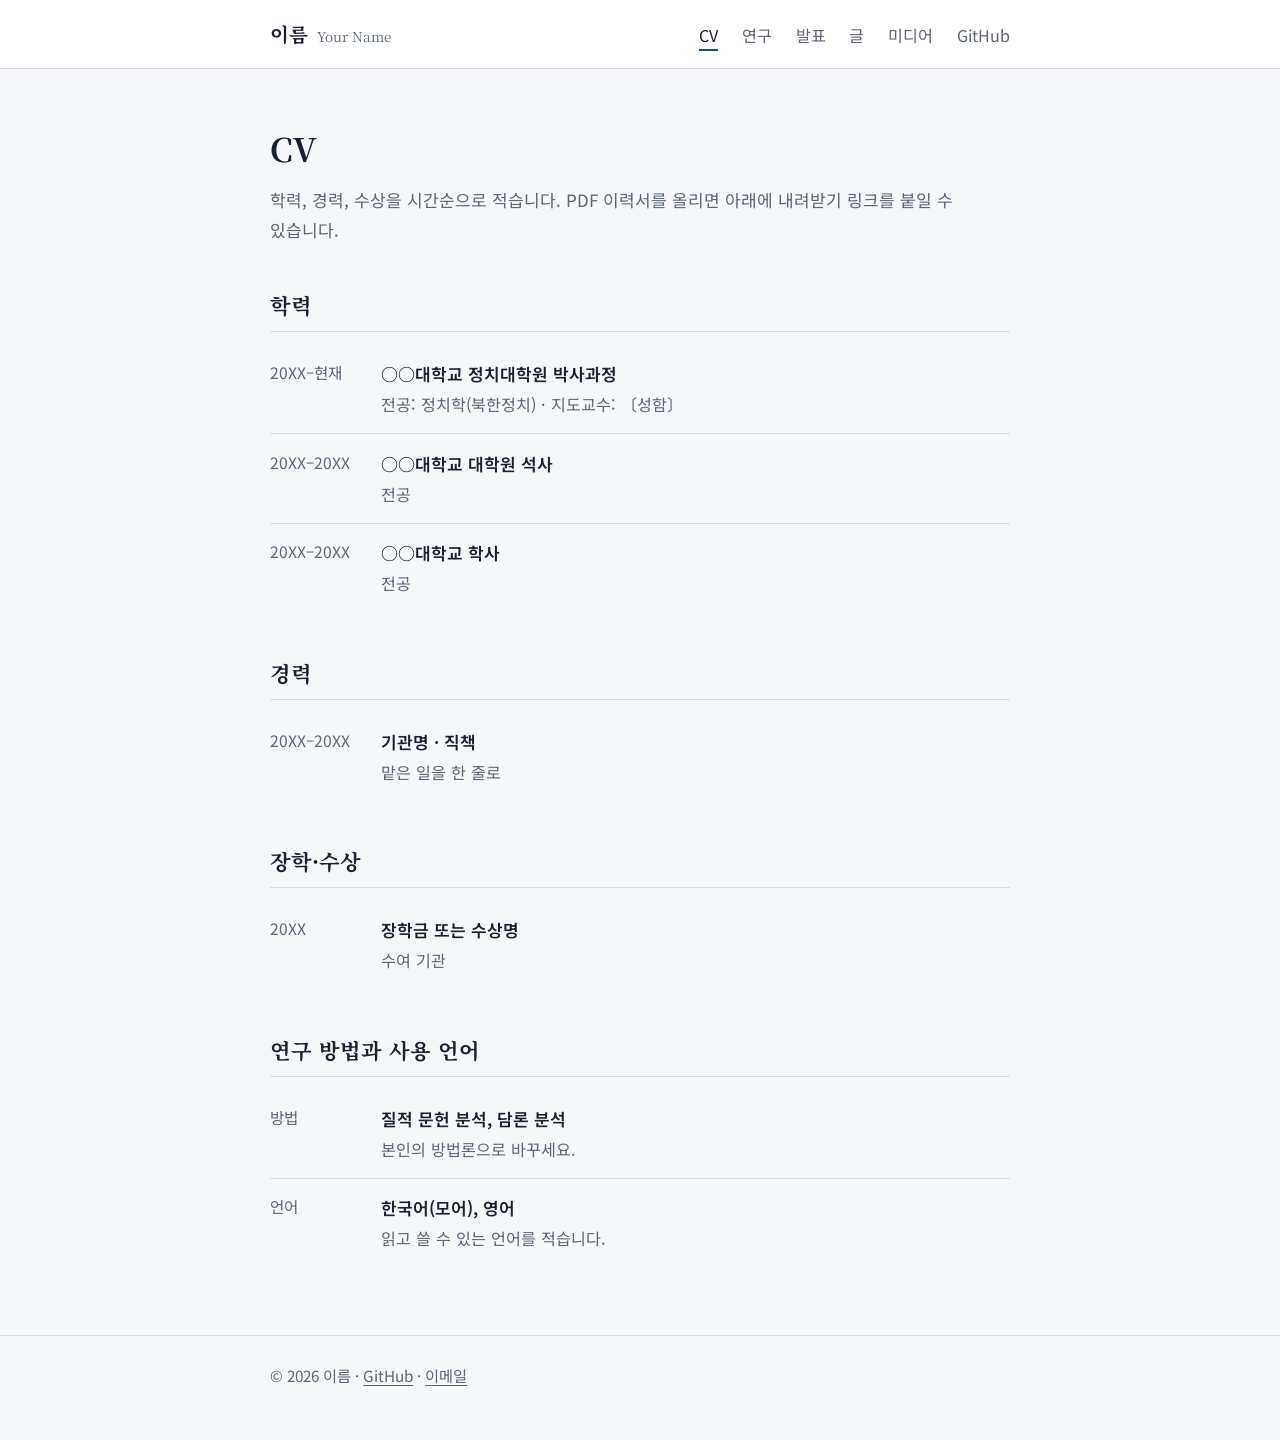
==== about.html @ 4d2642c3 "Add files via upload" ====
<!doctype html>
<html lang="ko">
<head>
  <meta charset="utf-8">
  <meta name="viewport" content="width=device-width, initial-scale=1">
  <title>CV | 이름</title>
  <link rel="preconnect" href="https://fonts.googleapis.com">
  <link rel="preconnect" href="https://fonts.gstatic.com" crossorigin>
  <link rel="stylesheet" href="https://fonts.googleapis.com/css2?family=Noto+Serif+KR:wght@500;700&family=Noto+Sans+KR:wght@400;600&display=swap">
  <link rel="stylesheet" href="assets/style.css">
</head>
<body>
  <header class="site-header">
    <div class="wrap">
      <a class="brand" href="index.html">이름<small>Your Name</small></a>
      <nav aria-label="주 메뉴">
        <a href="about.html" aria-current="page">CV</a>
        <a href="research.html">연구</a>
        <a href="talks.html">발표</a>
        <a href="writing.html">글</a>
        <a href="media.html">미디어</a>
        <a href="https://github.com/내-깃허브-아이디">GitHub</a>
      </nav>
    </div>
  </header>

  <main>
    <div class="wrap">
      <h1>CV</h1>
      <p class="lead">학력, 경력, 수상을 시간순으로 적습니다. PDF 이력서를 올리면 아래에 내려받기 링크를 붙일 수 있습니다.</p>

      <h2>학력</h2>
      <ul class="entries">
        <li><span class="when">20XX–현재</span><span class="what"><strong>○○대학교 정치대학원 박사과정</strong><span>전공: 정치학(북한정치) · 지도교수: 〔성함〕</span></span></li>
        <li><span class="when">20XX–20XX</span><span class="what"><strong>○○대학교 대학원 석사</strong><span>전공</span></span></li>
        <li><span class="when">20XX–20XX</span><span class="what"><strong>○○대학교 학사</strong><span>전공</span></span></li>
      </ul>

      <h2>경력</h2>
      <ul class="entries">
        <li><span class="when">20XX–20XX</span><span class="what"><strong>기관명 · 직책</strong><span>맡은 일을 한 줄로</span></span></li>
      </ul>

      <h2>장학·수상</h2>
      <ul class="entries">
        <li><span class="when">20XX</span><span class="what"><strong>장학금 또는 수상명</strong><span>수여 기관</span></span></li>
      </ul>

      <h2>연구 방법과 사용 언어</h2>
      <ul class="entries">
        <li><span class="when">방법</span><span class="what"><strong>질적 문헌 분석, 담론 분석</strong><span>본인의 방법론으로 바꾸세요.</span></span></li>
        <li><span class="when">언어</span><span class="what"><strong>한국어(모어), 영어</strong><span>읽고 쓸 수 있는 언어를 적습니다.</span></span></li>
      </ul>
    </div>
  </main>

  <footer>
    <div class="wrap">© 2026 이름 · <a href="https://github.com/내-깃허브-아이디">GitHub</a> · <a href="mailto:you@example.com">이메일</a></div>
  </footer>
</body>
</html>
---- assets/style.css ----
:root {
  --bg: #f6f7f9;
  --surface: #ffffff;
  --ink: #18212f;
  --muted: #5b6676;
  --line: #d9dee6;
  --accent: #1d4f7a;
  --accent-soft: #e6eef6;
  --max: 46rem;
}

@media (prefers-color-scheme: dark) {
  :root {
    --bg: #11161d;
    --surface: #18202a;
    --ink: #e7ebf0;
    --muted: #9aa5b4;
    --line: #2b3542;
    --accent: #8fbbe3;
    --accent-soft: #1f2d3d;
  }
}

* { box-sizing: border-box; }

html { font-size: 17px; }

body {
  margin: 0;
  background: var(--bg);
  color: var(--ink);
  font-family: "Pretendard Variable", Pretendard, "Noto Sans KR", -apple-system, "Apple SD Gothic Neo", "Malgun Gothic", sans-serif;
  line-height: 1.75;
  word-break: keep-all;
}

a { color: var(--accent); text-decoration-thickness: 1px; text-underline-offset: 3px; }
a:hover { text-decoration-thickness: 2px; }
a:focus-visible, button:focus-visible { outline: 3px solid var(--accent); outline-offset: 3px; border-radius: 2px; }

.wrap { max-width: var(--max); margin: 0 auto; padding: 0 1.25rem; }

/* 상단 메뉴 */
.site-header { border-bottom: 1px solid var(--line); background: var(--surface); }
.site-header .wrap { display: flex; flex-wrap: wrap; align-items: baseline; justify-content: space-between; gap: .5rem 1.5rem; padding-top: 1rem; padding-bottom: 1rem; }
.brand { font-family: "Noto Serif KR", "Nanum Myeongjo", serif; font-weight: 700; font-size: 1.15rem; color: var(--ink); text-decoration: none; }
.brand small { font-family: inherit; font-weight: 400; color: var(--muted); margin-left: .5rem; font-size: .8rem; }
nav a { color: var(--muted); text-decoration: none; margin-right: 1.1rem; font-size: .95rem; }
nav a:last-child { margin-right: 0; }
nav a:hover, nav a[aria-current="page"] { color: var(--ink); }
nav a[aria-current="page"] { border-bottom: 2px solid var(--accent); padding-bottom: 2px; }

/* 첫 화면 */
.hero { padding: 4rem 0 2.5rem; }
.hero h1 { font-family: "Noto Serif KR", "Nanum Myeongjo", serif; font-size: clamp(2rem, 6vw, 3rem); line-height: 1.25; margin: 0 0 .25rem; letter-spacing: -.01em; }
.hero .en { color: var(--muted); margin: 0 0 1.25rem; }
.hero .role { font-size: 1.05rem; margin: 0 0 .25rem; }
.hero .interests { color: var(--muted); margin: 1rem 0 0; max-width: 38rem; }

/* 본문 */
main { padding-bottom: 4rem; }
main h1 { font-family: "Noto Serif KR", "Nanum Myeongjo", serif; font-size: 1.9rem; margin: 3rem 0 .5rem; }
main h2 { font-family: "Noto Serif KR", "Nanum Myeongjo", serif; font-size: 1.25rem; margin: 2.5rem 0 .75rem; padding-bottom: .4rem; border-bottom: 1px solid var(--line); }
main p.lead { color: var(--muted); margin: 0 0 1rem; }

/* 목록: 연도 + 내용 */
.entries { list-style: none; padding: 0; margin: 0; }
.entries li { display: grid; grid-template-columns: 5.5rem 1fr; gap: .25rem 1rem; padding: .85rem 0; border-bottom: 1px solid var(--line); }
.entries li:last-child { border-bottom: 0; }
.entries .when { color: var(--muted); font-size: .92rem; font-variant-numeric: tabular-nums; }
.entries .what strong { display: block; font-weight: 600; }
.entries .what span { color: var(--muted); font-size: .95rem; }

/* 바로가기 카드 3개 */
.shortcuts { display: grid; gap: 1rem; grid-template-columns: repeat(auto-fit, minmax(13rem, 1fr)); margin: 1.5rem 0 0; padding: 0; list-style: none; }
.shortcuts a { display: block; height: 100%; padding: 1rem 1.1rem; background: var(--surface); border: 1px solid var(--line); border-left: 4px solid var(--accent); border-radius: 4px; color: var(--ink); text-decoration: none; }
.shortcuts a:hover { background: var(--accent-soft); }
.shortcuts strong { display: block; margin-bottom: .2rem; }
.shortcuts span { color: var(--muted); font-size: .92rem; line-height: 1.55; display: block; }

/* 안내 문구 (직접 채울 부분) */
.todo { background: var(--accent-soft); border-left: 4px solid var(--accent); padding: .75rem 1rem; border-radius: 4px; font-size: .93rem; color: var(--ink); margin: 1.25rem 0; }

footer { border-top: 1px solid var(--line); padding: 1.5rem 0 3rem; color: var(--muted); font-size: .9rem; }
footer a { color: var(--muted); }

@media (max-width: 34rem) {
  html { font-size: 16px; }
  .entries li { grid-template-columns: 1fr; }
  .hero { padding-top: 2.5rem; }
}

@media (prefers-reduced-motion: reduce) {
  * { scroll-behavior: auto !important; transition: none !important; animation: none !important; }
}
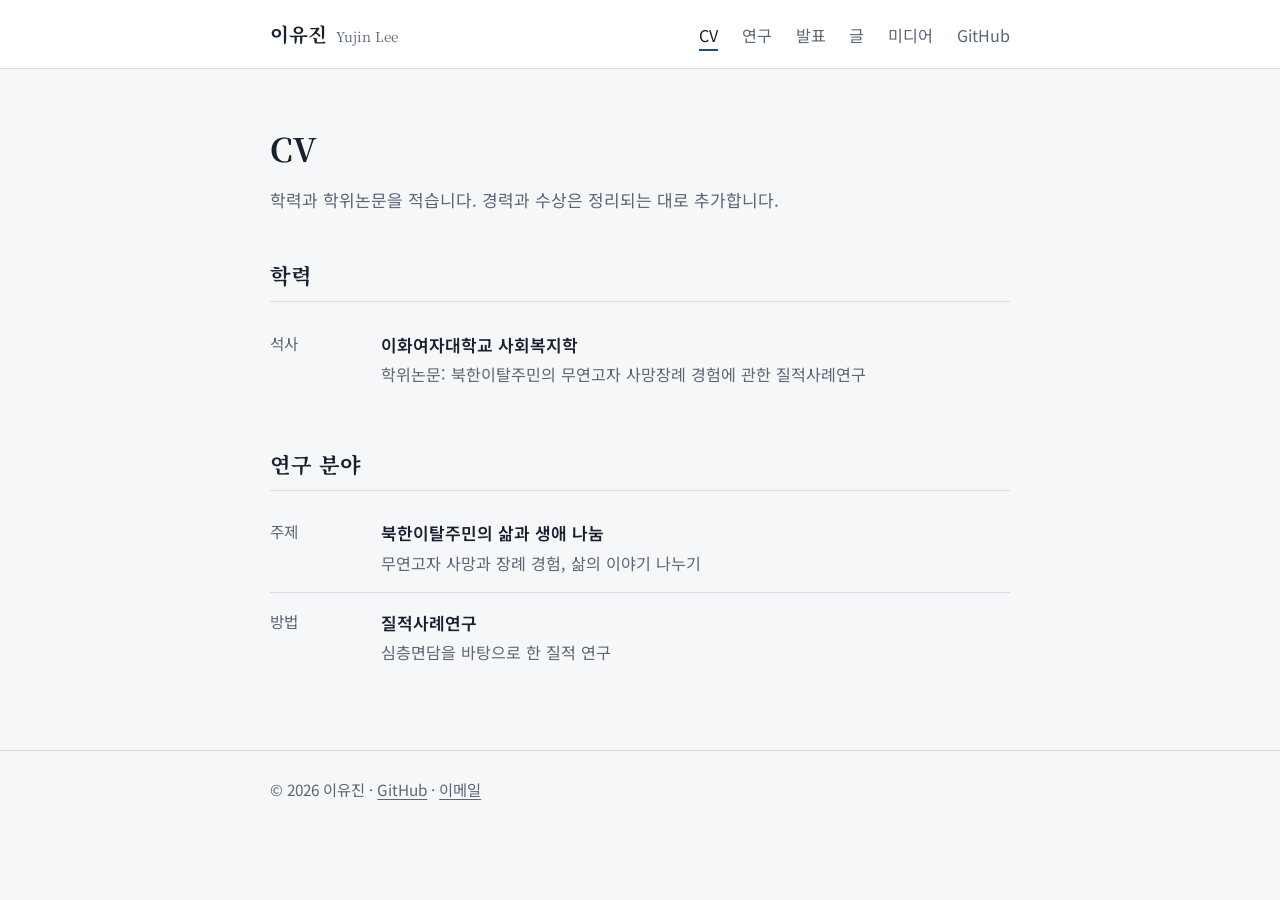
==== commit 2ea13940: "Add files via upload" ====
--- a/about.html
+++ b/about.html
@@ -3,7 +3,7 @@
 <head>
   <meta charset="utf-8">
   <meta name="viewport" content="width=device-width, initial-scale=1">
-  <title>CV | 이름</title>
+  <title>CV | 이유진</title>
   <link rel="preconnect" href="https://fonts.googleapis.com">
   <link rel="preconnect" href="https://fonts.gstatic.com" crossorigin>
   <link rel="stylesheet" href="https://fonts.googleapis.com/css2?family=Noto+Serif+KR:wght@500;700&family=Noto+Sans+KR:wght@400;600&display=swap">
@@ -12,14 +12,14 @@
 <body>
   <header class="site-header">
     <div class="wrap">
-      <a class="brand" href="index.html">이름<small>Your Name</small></a>
+      <a class="brand" href="index.html">이유진<small>Yujin Lee</small></a>
       <nav aria-label="주 메뉴">
         <a href="about.html" aria-current="page">CV</a>
         <a href="research.html">연구</a>
         <a href="talks.html">발표</a>
         <a href="writing.html">글</a>
         <a href="media.html">미디어</a>
-        <a href="https://github.com/내-깃허브-아이디">GitHub</a>
+        <a href="https://github.com/dodojin2020">GitHub</a>
       </nav>
     </div>
   </header>
@@ -27,35 +27,32 @@
   <main>
     <div class="wrap">
       <h1>CV</h1>
-      <p class="lead">학력, 경력, 수상을 시간순으로 적습니다. PDF 이력서를 올리면 아래에 내려받기 링크를 붙일 수 있습니다.</p>
+      <p class="lead">학력과 학위논문을 적습니다. 경력과 수상은 정리되는 대로 추가합니다.</p>
 
       <h2>학력</h2>
       <ul class="entries">
-        <li><span class="when">20XX–현재</span><span class="what"><strong>○○대학교 정치대학원 박사과정</strong><span>전공: 정치학(북한정치) · 지도교수: 〔성함〕</span></span></li>
-        <li><span class="when">20XX–20XX</span><span class="what"><strong>○○대학교 대학원 석사</strong><span>전공</span></span></li>
-        <li><span class="when">20XX–20XX</span><span class="what"><strong>○○대학교 학사</strong><span>전공</span></span></li>
+        <li>
+          <span class="when">석사</span>
+          <span class="what"><strong>이화여자대학교 사회복지학</strong><span>학위논문: 북한이탈주민의 무연고자 사망장례 경험에 관한 질적사례연구</span></span>
+        </li>
       </ul>
 
-      <h2>경력</h2>
+      <h2>연구 분야</h2>
       <ul class="entries">
-        <li><span class="when">20XX–20XX</span><span class="what"><strong>기관명 · 직책</strong><span>맡은 일을 한 줄로</span></span></li>
-      </ul>
-
-      <h2>장학·수상</h2>
-      <ul class="entries">
-        <li><span class="when">20XX</span><span class="what"><strong>장학금 또는 수상명</strong><span>수여 기관</span></span></li>
-      </ul>
-
-      <h2>연구 방법과 사용 언어</h2>
-      <ul class="entries">
-        <li><span class="when">방법</span><span class="what"><strong>질적 문헌 분석, 담론 분석</strong><span>본인의 방법론으로 바꾸세요.</span></span></li>
-        <li><span class="when">언어</span><span class="what"><strong>한국어(모어), 영어</strong><span>읽고 쓸 수 있는 언어를 적습니다.</span></span></li>
+        <li>
+          <span class="when">주제</span>
+          <span class="what"><strong>북한이탈주민의 삶과 생애 나눔</strong><span>무연고자 사망과 장례 경험, 삶의 이야기 나누기</span></span>
+        </li>
+        <li>
+          <span class="when">방법</span>
+          <span class="what"><strong>질적사례연구</strong><span>심층면담을 바탕으로 한 질적 연구</span></span>
+        </li>
       </ul>
     </div>
   </main>
 
   <footer>
-    <div class="wrap">© 2026 이름 · <a href="https://github.com/내-깃허브-아이디">GitHub</a> · <a href="mailto:you@example.com">이메일</a></div>
+    <div class="wrap">© 2026 이유진 · <a href="https://github.com/dodojin2020">GitHub</a> · <a href="mailto:lglgh063@gmail.com">이메일</a></div>
   </footer>
 </body>
 </html>
